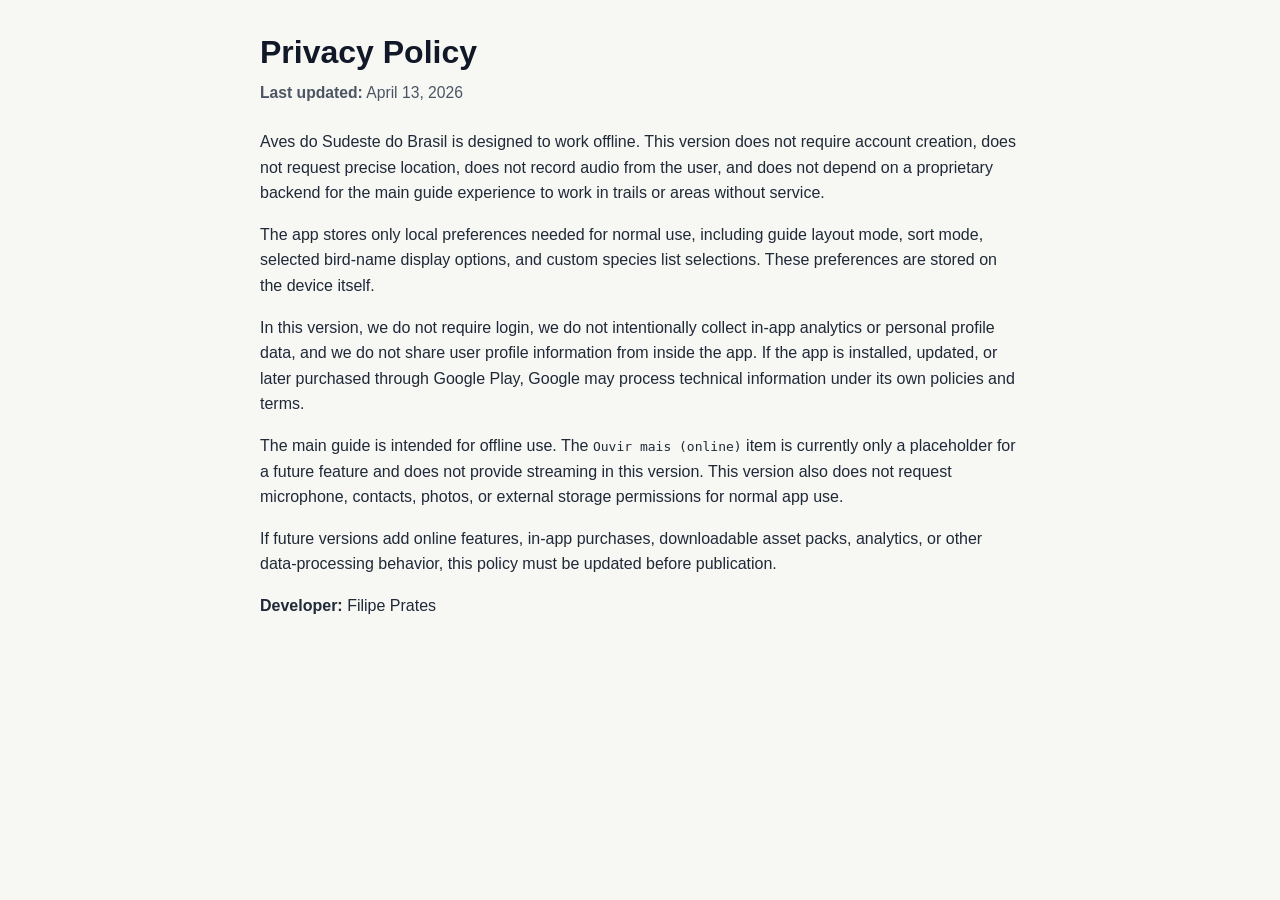
==== index.html @ 1c3bb02e "added index.html" ====
<!doctype html>
<html lang="en">
  <head>
    <meta charset="utf-8" />
    <meta name="viewport" content="width=device-width, initial-scale=1" />
    <title>Privacy Policy - Aves do Sudeste do Brasil</title>
    <style>
      :root {
        color-scheme: light;
      }
      body {
        margin: 0;
        font-family: -apple-system, BlinkMacSystemFont, "Segoe UI", Roboto, Helvetica, Arial, sans-serif;
        line-height: 1.6;
        color: #1f2937;
        background: #f7f7f4;
      }
      main {
        max-width: 760px;
        margin: 0 auto;
        padding: 32px 20px 48px;
      }
      h1 {
        margin: 0 0 8px;
        font-size: 2rem;
        line-height: 1.25;
        color: #111827;
      }
      .updated {
        margin: 0 0 24px;
        color: #4b5563;
        font-size: 0.98rem;
      }
      p {
        margin: 0 0 16px;
      }
    </style>
  </head>
  <body>
    <main>
      <h1>Privacy Policy</h1>
      <p class="updated"><strong>Last updated:</strong> April 13, 2026</p>

      <p>
        Aves do Sudeste do Brasil is designed to work offline. This version does not
        require account creation, does not request precise location, does not record
        audio from the user, and does not depend on a proprietary backend for the main
        guide experience to work in trails or areas without service.
      </p>

      <p>
        The app stores only local preferences needed for normal use, including guide
        layout mode, sort mode, selected bird-name display options, and custom species
        list selections. These preferences are stored on the device itself.
      </p>

      <p>
        In this version, we do not require login, we do not intentionally collect
        in-app analytics or personal profile data, and we do not share user profile
        information from inside the app. If the app is installed, updated, or later
        purchased through Google Play, Google may process technical information under
        its own policies and terms.
      </p>

      <p>
        The main guide is intended for offline use. The <code>Ouvir mais (online)</code>
        item is currently only a placeholder for a future feature and does not provide
        streaming in this version. This version also does not request microphone,
        contacts, photos, or external storage permissions for normal app use.
      </p>

      <p>
        If future versions add online features, in-app purchases, downloadable asset
        packs, analytics, or other data-processing behavior, this policy must be
        updated before publication.
      </p>

      <p><strong>Developer:</strong> Filipe Prates</p>
    </main>
  </body>
</html>
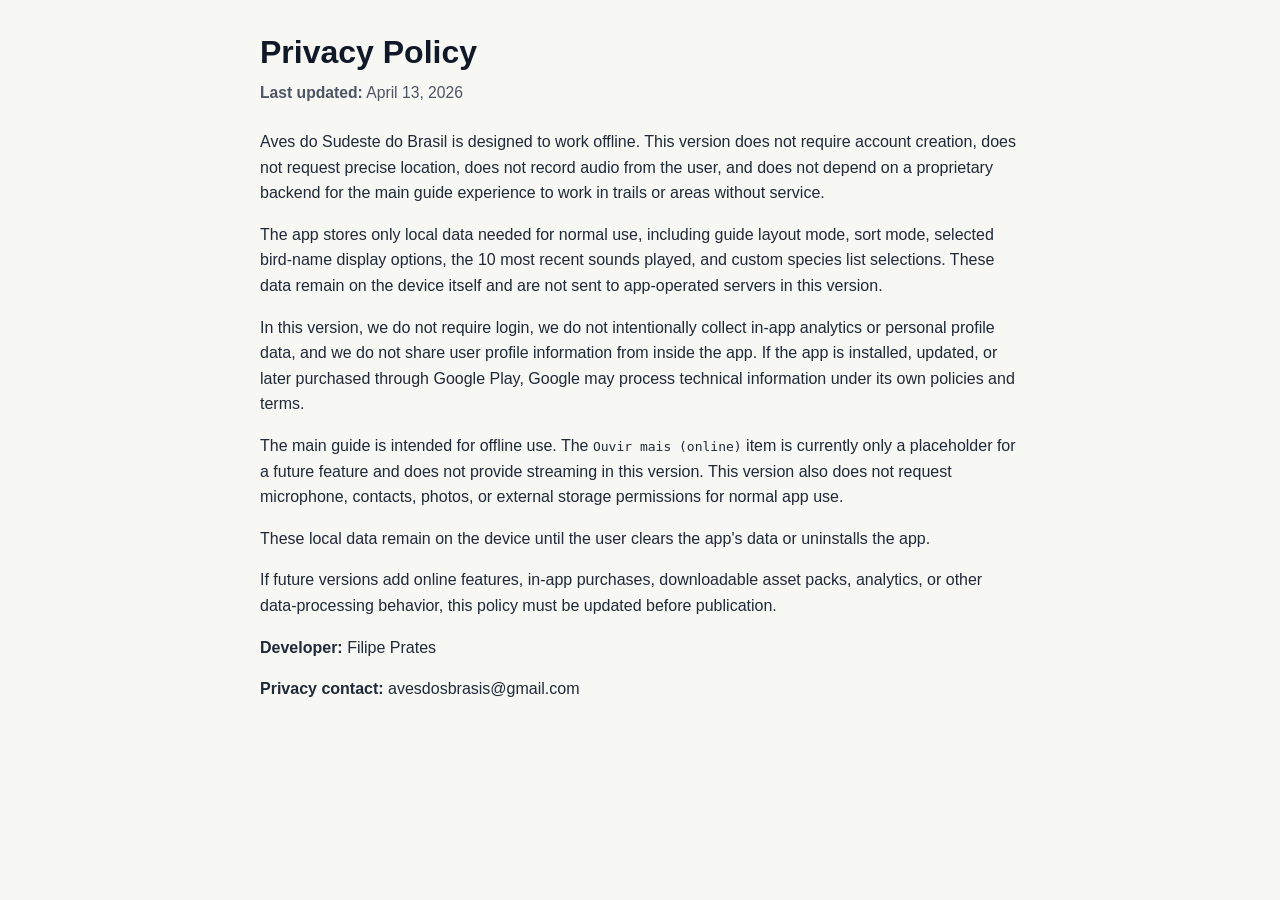
==== commit 7f19f427: "updated Privacy policy with contact information (Release ready version)" ====
--- a/index.html
+++ b/index.html
@@ -49,9 +49,11 @@
       </p>
 
       <p>
-        The app stores only local preferences needed for normal use, including guide
-        layout mode, sort mode, selected bird-name display options, and custom species
-        list selections. These preferences are stored on the device itself.
+        The app stores only local data needed for normal use, including guide
+        layout mode, sort mode, selected bird-name display options, the 10 most
+        recent sounds played, and custom species list selections. These data
+        remain on the device itself and are not sent to app-operated servers in
+        this version.
       </p>
 
       <p>
@@ -70,12 +72,18 @@
       </p>
 
       <p>
+        These local data remain on the device until the user clears the app's
+        data or uninstalls the app.
+      </p>
+
+      <p>
         If future versions add online features, in-app purchases, downloadable asset
         packs, analytics, or other data-processing behavior, this policy must be
         updated before publication.
       </p>
 
       <p><strong>Developer:</strong> Filipe Prates</p>
+      <p><strong>Privacy contact:</strong> avesdosbrasis@gmail.com</p>
     </main>
   </body>
 </html>
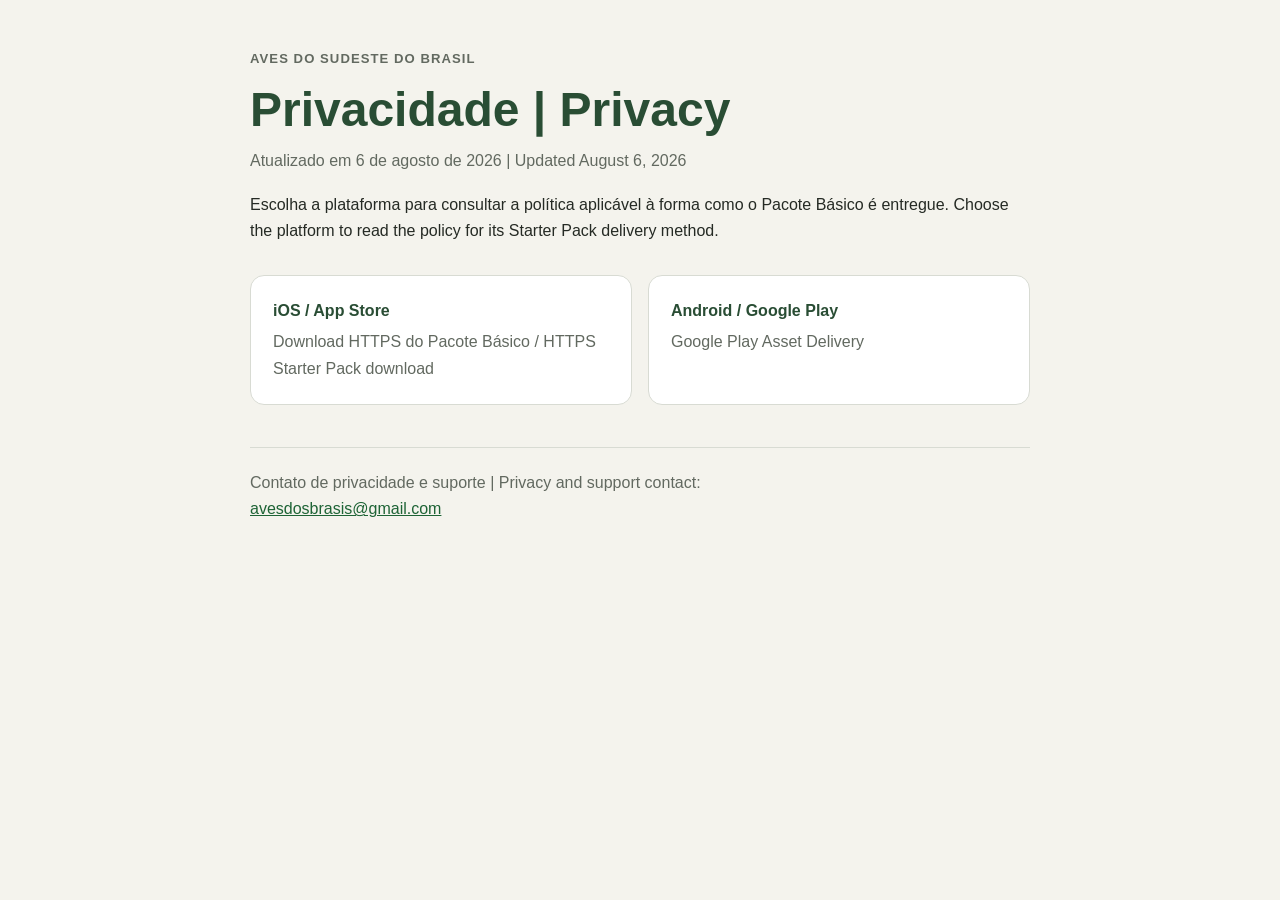
==== commit d1554173: "docs: publish platform privacy policies" ====
--- a/index.html
+++ b/index.html
@@ -1,89 +1,36 @@
 <!doctype html>
-<html lang="en">
+<html lang="pt-BR">
   <head>
     <meta charset="utf-8" />
     <meta name="viewport" content="width=device-width, initial-scale=1" />
-    <title>Privacy Policy - Aves do Sudeste do Brasil</title>
-    <style>
-      :root {
-        color-scheme: light;
-      }
-      body {
-        margin: 0;
-        font-family: -apple-system, BlinkMacSystemFont, "Segoe UI", Roboto, Helvetica, Arial, sans-serif;
-        line-height: 1.6;
-        color: #1f2937;
-        background: #f7f7f4;
-      }
-      main {
-        max-width: 760px;
-        margin: 0 auto;
-        padding: 32px 20px 48px;
-      }
-      h1 {
-        margin: 0 0 8px;
-        font-size: 2rem;
-        line-height: 1.25;
-        color: #111827;
-      }
-      .updated {
-        margin: 0 0 24px;
-        color: #4b5563;
-        font-size: 0.98rem;
-      }
-      p {
-        margin: 0 0 16px;
-      }
-    </style>
+    <meta name="description" content="Políticas de privacidade do aplicativo Aves do Sudeste do Brasil." />
+    <title>Privacidade — Aves do Sudeste do Brasil</title>
+    <link rel="stylesheet" href="./styles.css" />
   </head>
   <body>
     <main>
-      <h1>Privacy Policy</h1>
-      <p class="updated"><strong>Last updated:</strong> April 13, 2026</p>
-
+      <p class="eyebrow">Aves do Sudeste do Brasil</p>
+      <h1>Privacidade | Privacy</h1>
+      <p class="updated">Atualizado em 6 de agosto de 2026 | Updated August 6, 2026</p>
       <p>
-        Aves do Sudeste do Brasil is designed to work offline. This version does not
-        require account creation, does not request precise location, does not record
-        audio from the user, and does not depend on a proprietary backend for the main
-        guide experience to work in trails or areas without service.
+        Escolha a plataforma para consultar a política aplicável à forma como o
+        Pacote Básico é entregue. Choose the platform to read the policy for its
+        Starter Pack delivery method.
       </p>
-
-      <p>
-        The app stores only local data needed for normal use, including guide
-        layout mode, sort mode, selected bird-name display options, the 10 most
-        recent sounds played, and custom species list selections. These data
-        remain on the device itself and are not sent to app-operated servers in
-        this version.
-      </p>
-
-      <p>
-        In this version, we do not require login, we do not intentionally collect
-        in-app analytics or personal profile data, and we do not share user profile
-        information from inside the app. If the app is installed, updated, or later
-        purchased through Google Play, Google may process technical information under
-        its own policies and terms.
-      </p>
-
-      <p>
-        The main guide is intended for offline use. The <code>Ouvir mais (online)</code>
-        item is currently only a placeholder for a future feature and does not provide
-        streaming in this version. This version also does not request microphone,
-        contacts, photos, or external storage permissions for normal app use.
-      </p>
-
-      <p>
-        These local data remain on the device until the user clears the app's
-        data or uninstalls the app.
-      </p>
-
-      <p>
-        If future versions add online features, in-app purchases, downloadable asset
-        packs, analytics, or other data-processing behavior, this policy must be
-        updated before publication.
-      </p>
-
-      <p><strong>Developer:</strong> Filipe Prates</p>
-      <p><strong>Privacy contact:</strong> avesdosbrasis@gmail.com</p>
+      <div class="cards">
+        <a class="card" href="./ios/">
+          iOS / App Store
+          <span>Download HTTPS do Pacote Básico / HTTPS Starter Pack download</span>
+        </a>
+        <a class="card" href="./android/">
+          Android / Google Play
+          <span>Google Play Asset Delivery</span>
+        </a>
+      </div>
+      <footer>
+        Contato de privacidade e suporte | Privacy and support contact:<br />
+        <a href="mailto:avesdosbrasis@gmail.com">avesdosbrasis@gmail.com</a>
+      </footer>
     </main>
   </body>
 </html>
--- a/styles.css
+++ b/styles.css
@@ -0,0 +1,55 @@
+:root {
+  color-scheme: light;
+  --ink: #252a24;
+  --muted: #626960;
+  --green: #294d34;
+  --line: #d8dbd3;
+  --paper: #ffffff;
+  --ground: #f4f3ed;
+}
+
+* { box-sizing: border-box; }
+
+body {
+  margin: 0;
+  font-family: -apple-system, BlinkMacSystemFont, "Segoe UI", Roboto, Helvetica, Arial, sans-serif;
+  line-height: 1.65;
+  color: var(--ink);
+  background: var(--ground);
+}
+
+main {
+  max-width: 820px;
+  margin: 0 auto;
+  padding: 48px 20px 64px;
+}
+
+h1, h2, h3 { color: var(--green); line-height: 1.25; }
+h1 { margin: 0 0 8px; font-size: clamp(2rem, 6vw, 3rem); }
+h2 { margin-top: 42px; padding-top: 28px; border-top: 1px solid var(--line); }
+h3 { margin-top: 28px; }
+p, ul { margin: 0 0 18px; }
+.updated, .eyebrow { color: var(--muted); }
+.eyebrow { margin-bottom: 10px; font-size: 0.82rem; font-weight: 750; letter-spacing: 0.08em; text-transform: uppercase; }
+
+nav { display: flex; flex-wrap: wrap; gap: 10px; margin: 28px 0; }
+a { color: #1d6335; }
+.button, .card {
+  display: block;
+  color: var(--green);
+  background: var(--paper);
+  border: 1px solid var(--line);
+  border-radius: 14px;
+  text-decoration: none;
+}
+.button { padding: 9px 14px; font-weight: 700; }
+.cards { display: grid; gap: 16px; margin: 30px 0; }
+.card { padding: 22px; font-weight: 750; }
+.card span { display: block; margin-top: 5px; color: var(--muted); font-weight: 400; }
+.button:hover, .button:focus, .card:hover, .card:focus { border-color: #5d7f65; background: #fbfcf8; }
+code { overflow-wrap: anywhere; }
+footer { margin-top: 42px; padding-top: 22px; border-top: 1px solid var(--line); color: var(--muted); }
+
+@media (min-width: 660px) {
+  .cards { grid-template-columns: 1fr 1fr; }
+}
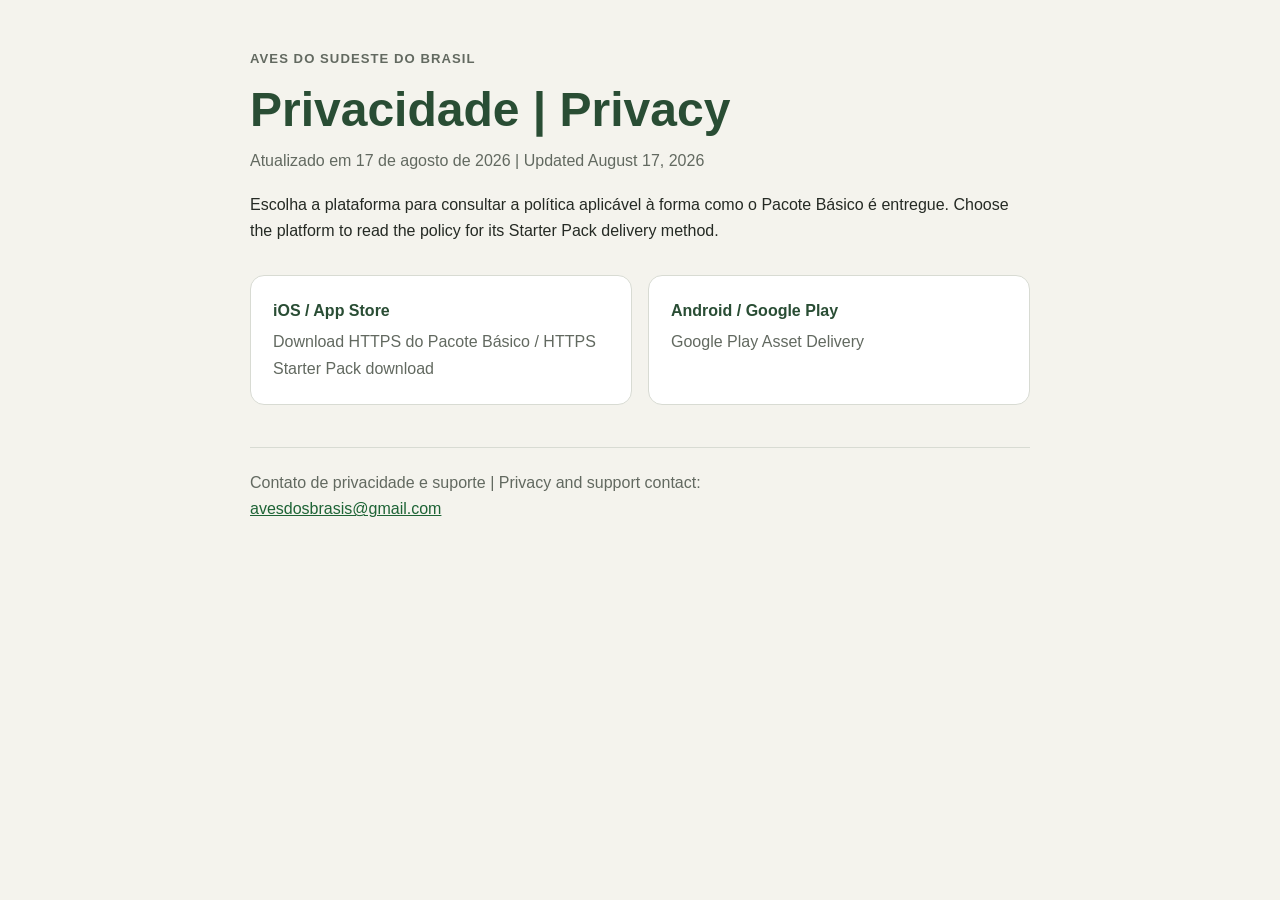
==== commit 54d14933: "docs: update last updated date in privacy policies for Android and iOS" ====
--- a/index.html
+++ b/index.html
@@ -11,7 +11,7 @@
     <main>
       <p class="eyebrow">Aves do Sudeste do Brasil</p>
       <h1>Privacidade | Privacy</h1>
-      <p class="updated">Atualizado em 6 de agosto de 2026 | Updated August 6, 2026</p>
+      <p class="updated">Atualizado em 17 de agosto de 2026 | Updated August 17, 2026</p>
       <p>
         Escolha a plataforma para consultar a política aplicável à forma como o
         Pacote Básico é entregue. Choose the platform to read the policy for its
